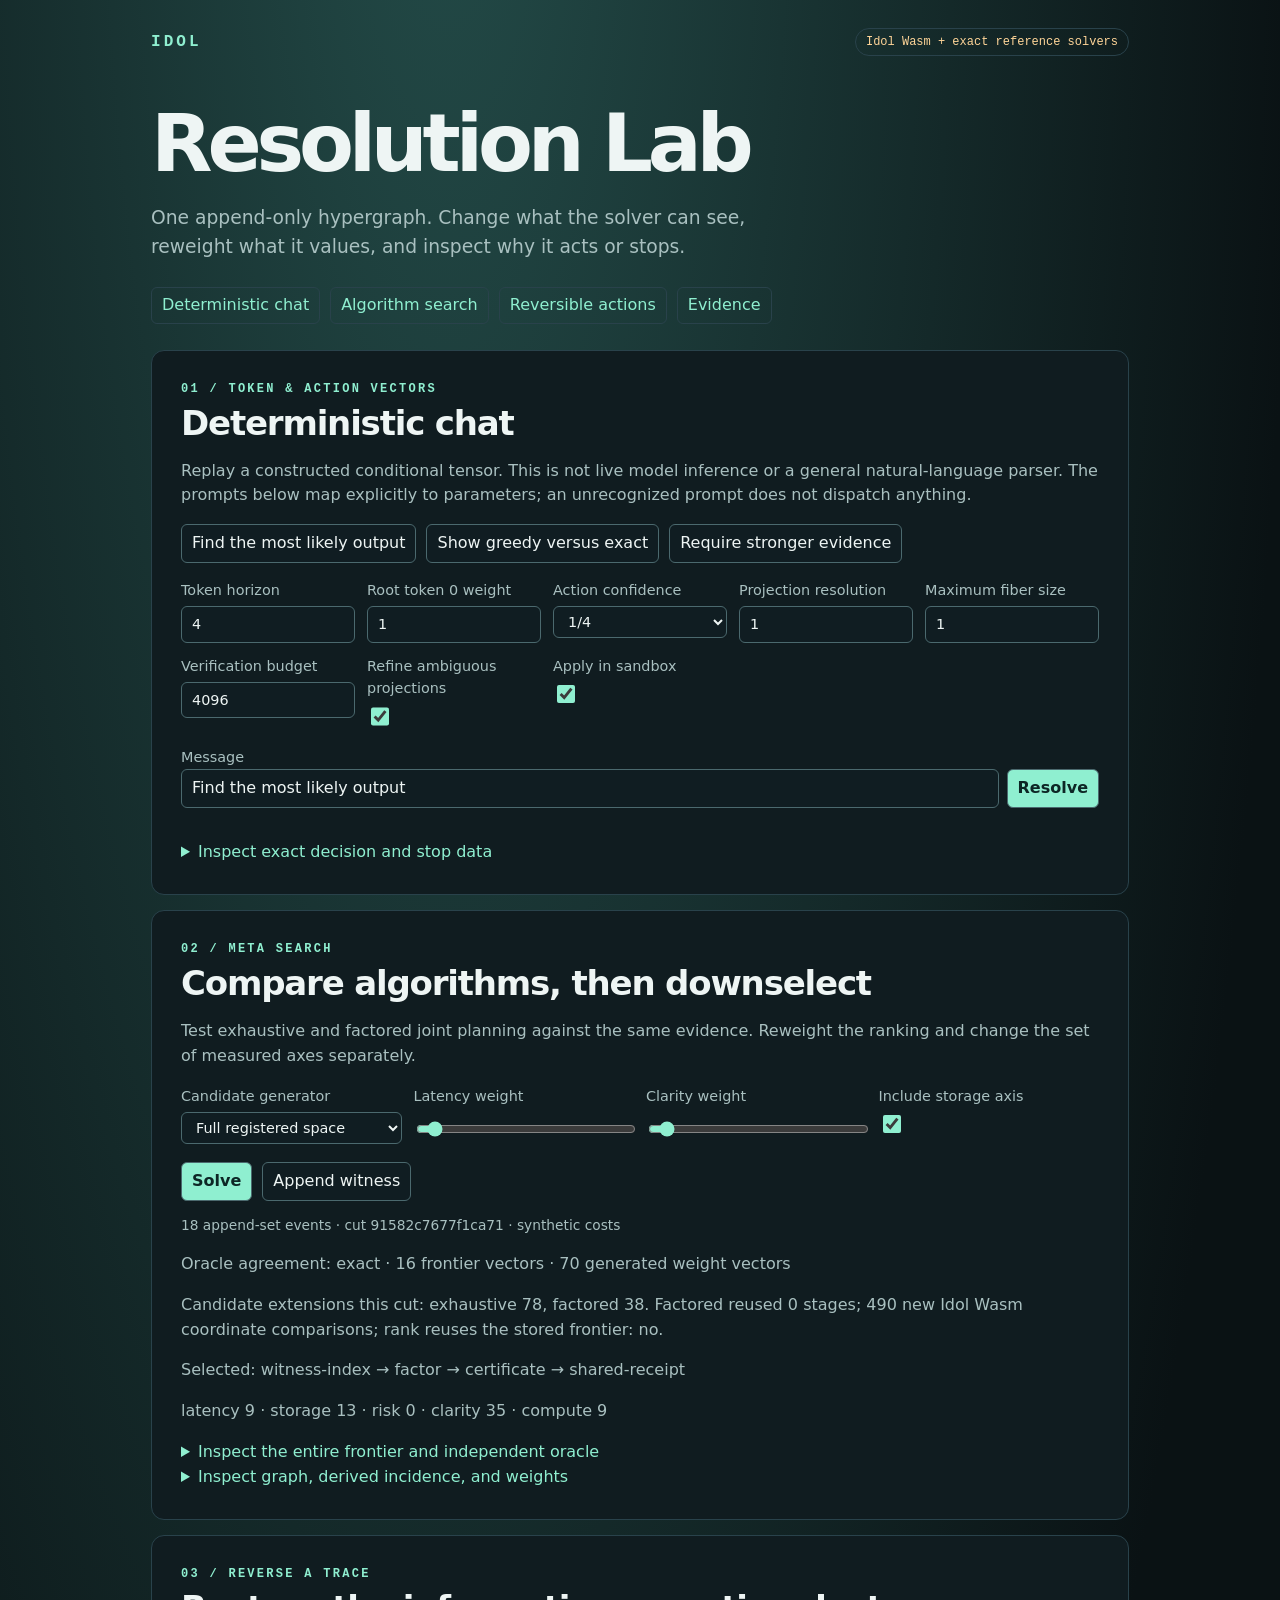
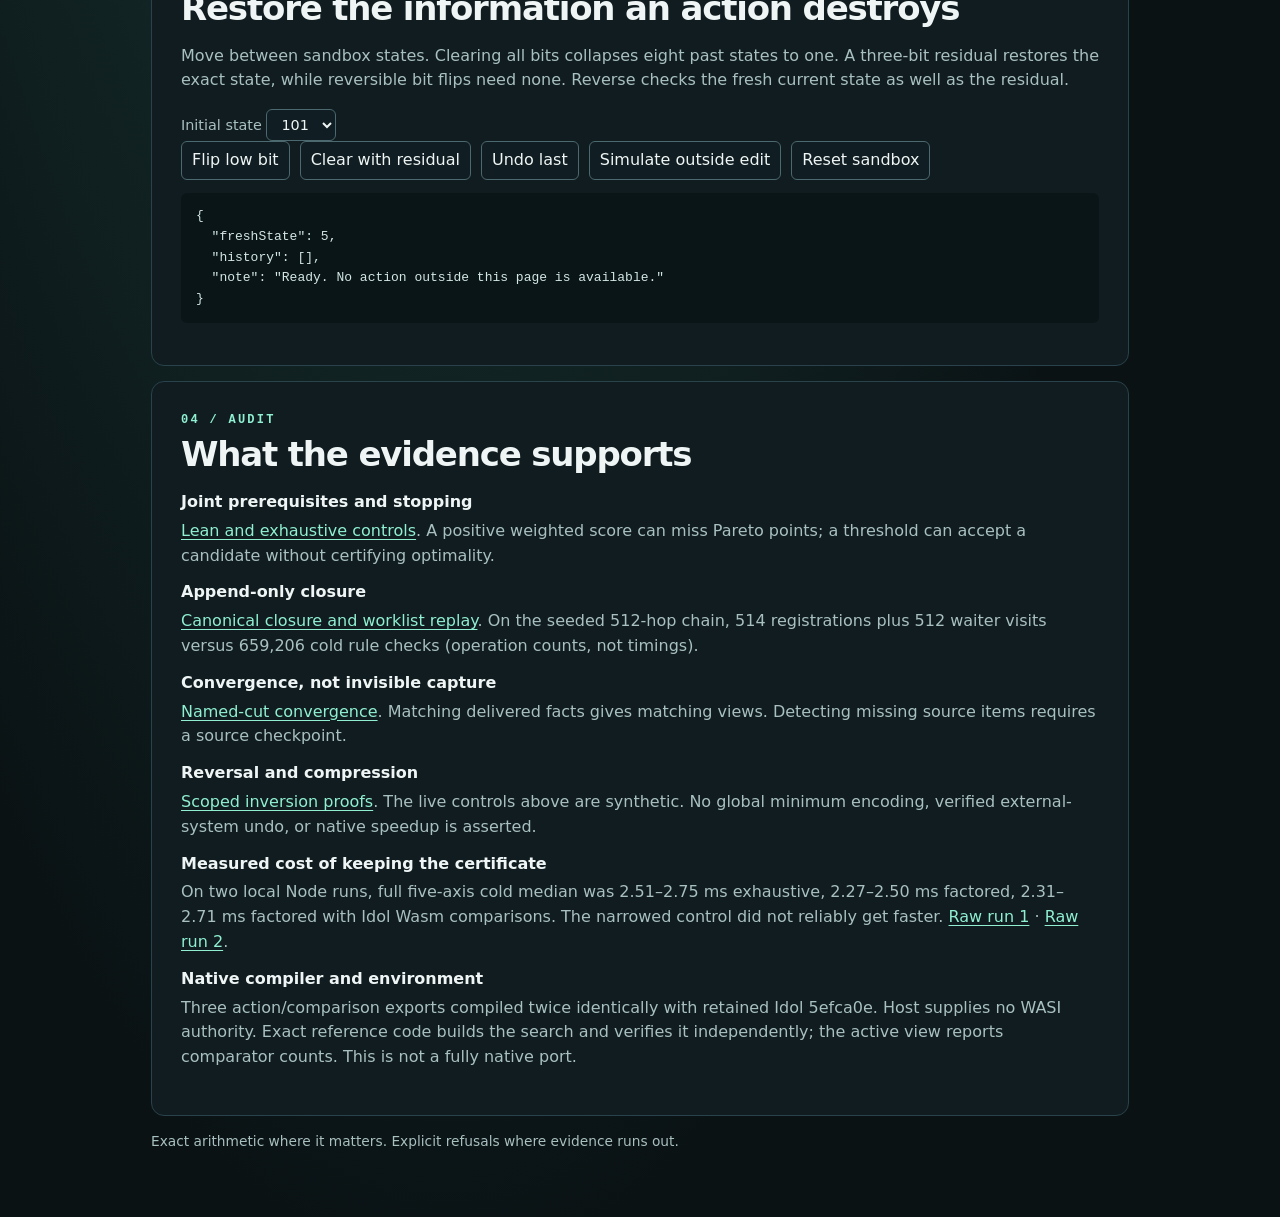
==== examples/resolution-lab/index.html @ d917e7ec "Add reproducible Resolution Lab demos and structural search methodology" ====
<!doctype html>
<html lang="en"><head><meta charset="utf-8"><meta name="viewport" content="width=device-width,initial-scale=1">
<title>Idol | Resolution Lab</title><link rel="stylesheet" href="style.css"></head>
<body><main>
<header><span class="wordmark">IDOL</span><span class="status" id="runtime">Reference preview · native build not admitted</span></header>
<h1>Resolution Lab</h1><p class="deck">One append-only hypergraph. Change what the solver can see, reweight what it values, and inspect why it acts or stops.</p>
<nav aria-label="Exhibits"><a href="#chat">Deterministic chat</a><a href="#search">Algorithm search</a><a href="#undo">Reversible actions</a><a href="#evidence">Evidence</a></nav>
<section id="chat"><div class="kicker">01 / TOKEN &amp; ACTION VECTORS</div><h2>Deterministic chat</h2>
<p>Replay a constructed conditional tensor. This is not live model inference or a general natural-language parser. The prompts below map explicitly to parameters; an unrecognized prompt does not dispatch anything.</p>
<div class="controls"><button data-prompt="Find the most likely output">Find the most likely output</button><button data-prompt="Show greedy versus exact">Show greedy versus exact</button><button data-prompt="Require stronger evidence">Require stronger evidence</button></div>
<div class="grid"><label>Token horizon <input id="horizon" type="number" min="1" max="3" value="2"></label><label>Root token 0 weight <input id="tilt" type="number" min="1" max="12" value="1"></label><label>Action confidence <select id="threshold"><option value="1/4" selected>1/4</option><option value="1/2">1/2</option><option value="3/4">3/4</option><option value="1">1</option></select></label><label>Projection resolution <input id="resolution" type="number" min="0" max="3" value="1"></label><label>Maximum fiber size <input id="obscurity-limit" type="number" min="1" max="64" value="1"></label><label>Verification budget <input id="budget" type="number" min="0" max="4096" value="4096"></label><label><span>Refine ambiguous projections</span><input type="checkbox" id="refine" checked></label><label><span>Apply in sandbox</span><input type="checkbox" id="apply" checked></label></div>
<form id="prompt"><label for="query">Message</label><div class="inputrow"><input id="query" maxlength="120" value="Find the most likely output"><button type="submit">Resolve</button></div></form>
<ol id="transcript" aria-live="polite"></ol><details><summary>Inspect exact decision and stop data</summary><pre id="token-result"></pre></details></section>

<section id="search"><div class="kicker">02 / META SEARCH</div><h2>Compare algorithms, then downselect</h2>
<p>Test exhaustive and factored joint planning against the same evidence. Reweight the ranking and change the set of measured axes separately.</p>
<div class="grid"><label>Candidate generator <select id="profile"><option value="full">Full registered space</option><option value="narrow">Narrowed candidate control</option></select></label><label>Latency weight <input id="latency" type="range" min="1" max="10" value="1"></label><label>Clarity weight <input id="clarity" type="range" min="1" max="10" value="1"></label><label><span>Include storage axis</span><input id="storage" type="checkbox" checked></label></div>
<div class="controls"><button id="rerank">Solve</button><button id="append">Append witness</button></div><p class="muted" id="graph-state"></p><div aria-live="polite" id="search-result"></div>
<details><summary>Inspect graph, derived incidence, and weights</summary><pre id="graph-data"></pre></details>
</section>
<section id="undo"><div class="kicker">03 / REVERSE A TRACE</div><h2>Restore the information an action destroys</h2><p>Move between sandbox states. Clearing all bits collapses eight past states to one. A three-bit residual restores the exact state, while reversible bit flips need none. Reverse checks the fresh current state as well as the residual.</p>
<label>Initial state <select id="seed"></select></label><div class="controls"><button id="flip">Flip low bit</button><button id="clear">Clear with residual</button><button id="undo-one">Undo last</button><button id="change">Simulate outside edit</button><button id="reset">Reset sandbox</button></div><pre id="undo-result" aria-live="polite"></pre></section>
<section id="evidence"><div class="kicker">04 / AUDIT</div><h2>What the evidence supports</h2><dl>
<dt>Joint prerequisites and stopping</dt><dd><a href="https://github.com/clpi/software-redundant-compute-expands/pull/3">Lean and exhaustive controls</a>. A positive weighted score can miss Pareto points; a threshold can accept a candidate without certifying optimality.</dd>
<dt>Append-only closure</dt><dd><a href="https://github.com/clpi/software-redundant-compute-expands/pull/4">Canonical closure and worklist replay</a>. On the seeded 512-hop chain, 514 registrations plus 512 waiter visits versus 659,206 cold rule checks (operation counts, not timings).</dd>
<dt>Convergence, not invisible capture</dt><dd><a href="https://github.com/clpi/software-redundant-compute-expands/pull/5">Named-cut convergence</a>. Matching delivered facts gives matching views. Detecting missing source items requires a source checkpoint.</dd>
<dt>Reversal and compression</dt><dd><a href="https://github.com/clpi/software-is-reversible">Scoped inversion proofs</a>. The live controls above are synthetic. No global minimum encoding, verified external-system undo, or native speedup is asserted.</dd>
<dt>Measured cost of keeping the certificate</dt><dd>On two local Node runs, full five-axis cold median was 2.51–2.75 ms exhaustive, 2.27–2.50 ms factored, 2.31–2.71 ms factored with Idol Wasm comparisons. The narrowed control did not reliably get faster. <a href="benchmark-run1.json">Raw run 1</a> · <a href="benchmark-run2.json">Raw run 2</a>.</dd>
<dt>Native compiler and environment</dt><dd id="native-evidence">This preview runs the reference engine in your browser. Native Idol WASM requires its own build and equivalence receipt. No JavaScript fallback is reported as native.</dd>
</dl></section>
<footer>Exact arithmetic where it matters. Explicit refusals where evidence runs out.</footer>
</main><script type="module" src="app.mjs"></script></body></html>
---- examples/resolution-lab/style.css ----
:root{color-scheme:dark;--bg:#0a1214;--panel:#101c20;--line:#29424b;--txt:#eef5f4;--soft:#a9c0c0;--accent:#8fefd0;--warn:#ffd598;font:16px/1.55 system-ui,sans-serif}
*{box-sizing:border-box} body{margin:0;background:radial-gradient(ellipse at 35% -260px,#234b48 0,var(--bg) 850px);color:var(--txt);min-height:100vh}main{max-width:1030px;margin:auto;padding:28px 26px 65px}header{display:flex;justify-content:space-between;gap:20px;align-items:center}.wordmark,.kicker{color:var(--accent);font:600 12px/1.5 ui-monospace,monospace;letter-spacing:.19em}.wordmark{font-size:16px}.status{font:12px ui-monospace,monospace;color:var(--warn);border:1px solid var(--line);border-radius:20px;padding:6px 10px}h1{font-size:clamp(42px,8vw,80px);line-height:1;margin:48px 0 16px;letter-spacing:-.065em}h2{margin:6px 0 9px;font-size:clamp(25px,5vw,34px);line-height:1.15;letter-spacing:-.035em}p,dd{color:var(--soft)}.deck{max-width:660px;font-size:1.17rem}nav,.controls{display:flex;flex-wrap:wrap;gap:10px}nav{margin:26px 0}a{color:var(--accent);text-underline-offset:3px}nav a{padding:5px 10px;border-radius:6px;border:1px solid var(--line);text-decoration:none}section{border:1px solid var(--line);background:var(--panel);border-radius:13px;padding:clamp(16px,3vw,29px);margin:15px 0;scroll-margin:10px}.grid{display:grid;grid-template-columns:repeat(auto-fit,minmax(165px,1fr));gap:12px;margin:16px 0}.grid label{display:flex;flex-direction:column;gap:5px}label{font-size:.9rem;color:var(--soft)}button,input,select{font:inherit;color:var(--txt);background:#101d22;border:1px solid #4b696e;border-radius:6px;padding:6px 10px}input[type=checkbox]{width:1.15rem;height:1.15rem;accent-color:var(--accent)}input[type=range]{width:100%;accent-color:var(--accent)}button{cursor:pointer}button:hover,nav a:hover{background:#214242}button[type=submit],#rerank{background:var(--accent);color:#0d2625;font-weight:650}button:focus-visible,input:focus-visible,select:focus-visible,a:focus-visible,summary:focus-visible{outline:2px solid var(--accent);outline-offset:3px}.inputrow{display:flex;gap:8px}.inputrow input{min-width:0;flex:1}#transcript{list-style:none;padding:0;max-height:360px;overflow:auto}#transcript li{margin:7px 0;padding:9px 12px;background:#0a1518;border-left:3px solid #5a8482;border-radius:5px}#transcript li.answer{border-color:var(--accent)}summary{cursor:pointer;color:var(--accent)}pre{overflow:auto;white-space:pre-wrap;word-break:break-word;font:13px/1.6 ui-monospace,monospace;color:#d3e7e3;padding:13px 15px;background:#0a1518;border-radius:6px;max-height:400px}dt{font-weight:700;margin-top:12px}dd{margin:4px 0}footer,.muted{color:var(--soft);font-size:.86rem}.error{color:var(--warn)}output{color:var(--accent)}@media(max-width:510px){main{padding:17px}h1{margin-top:32px}}
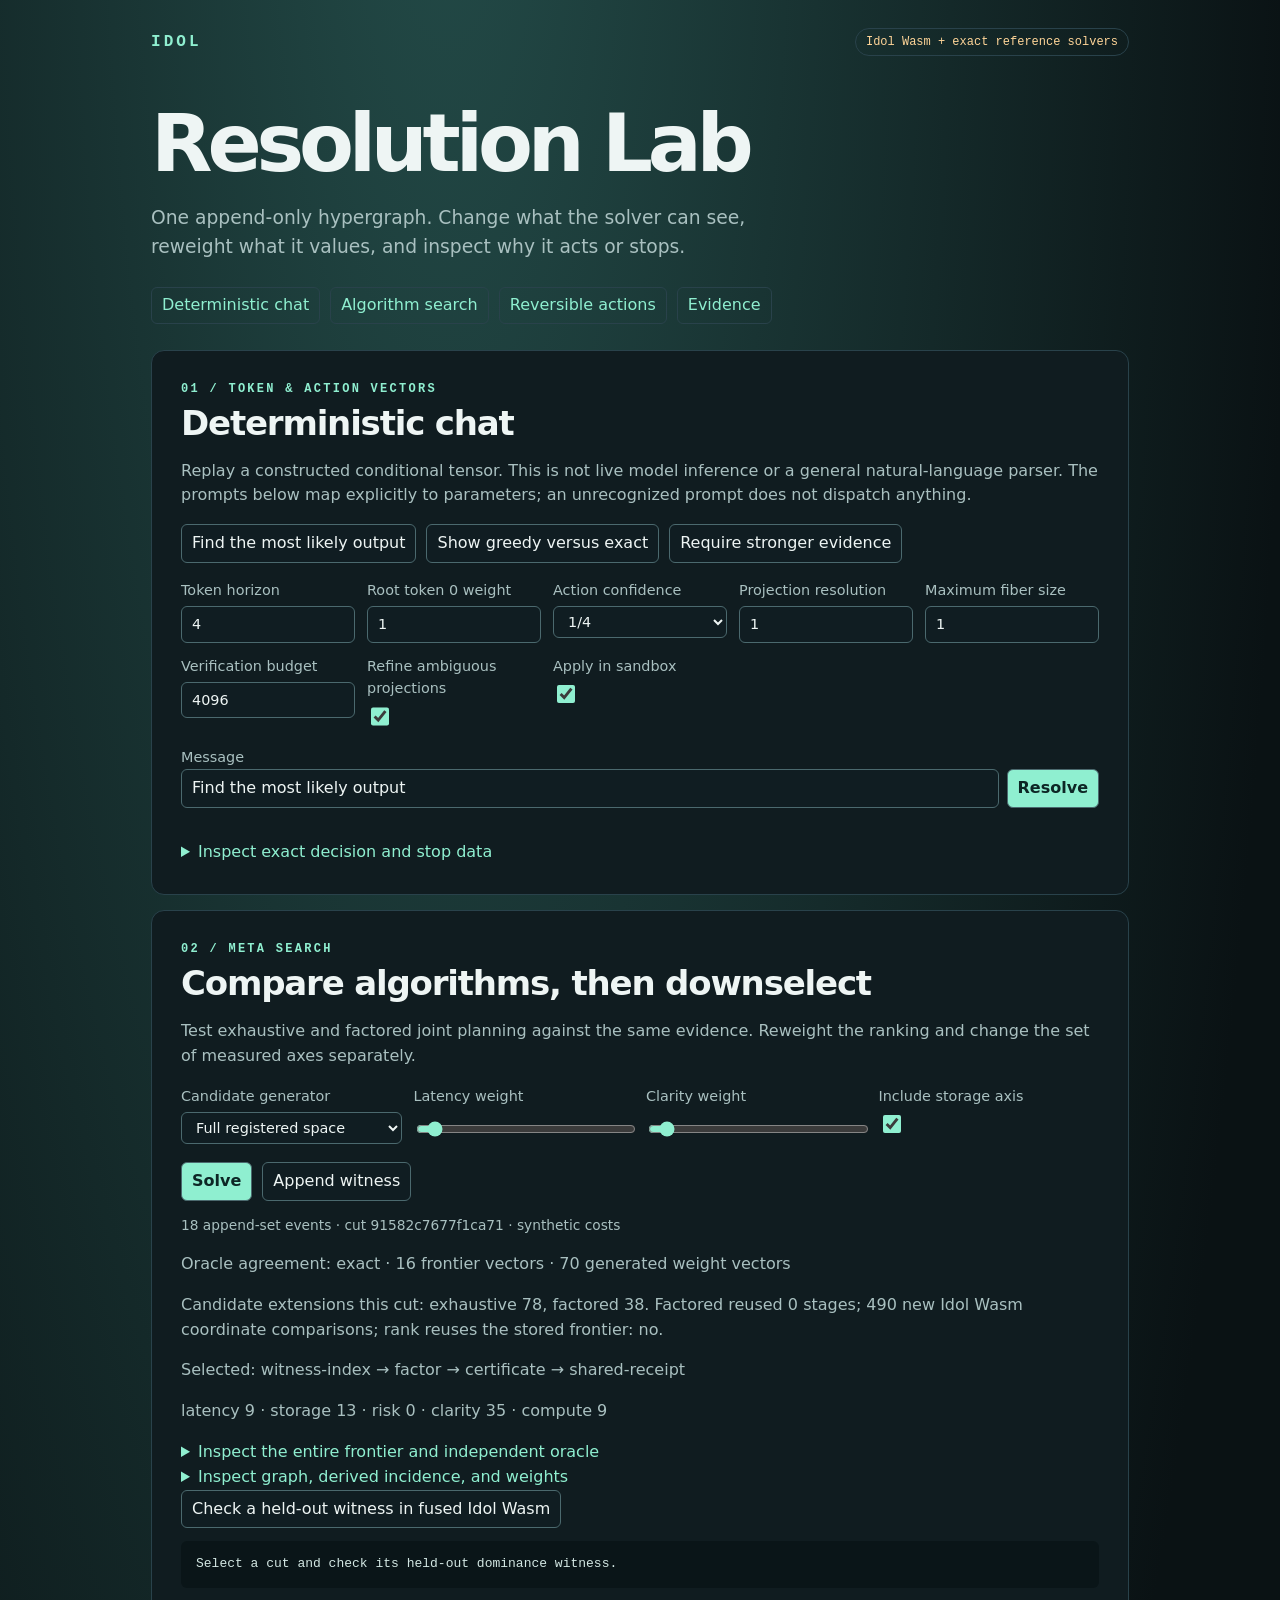
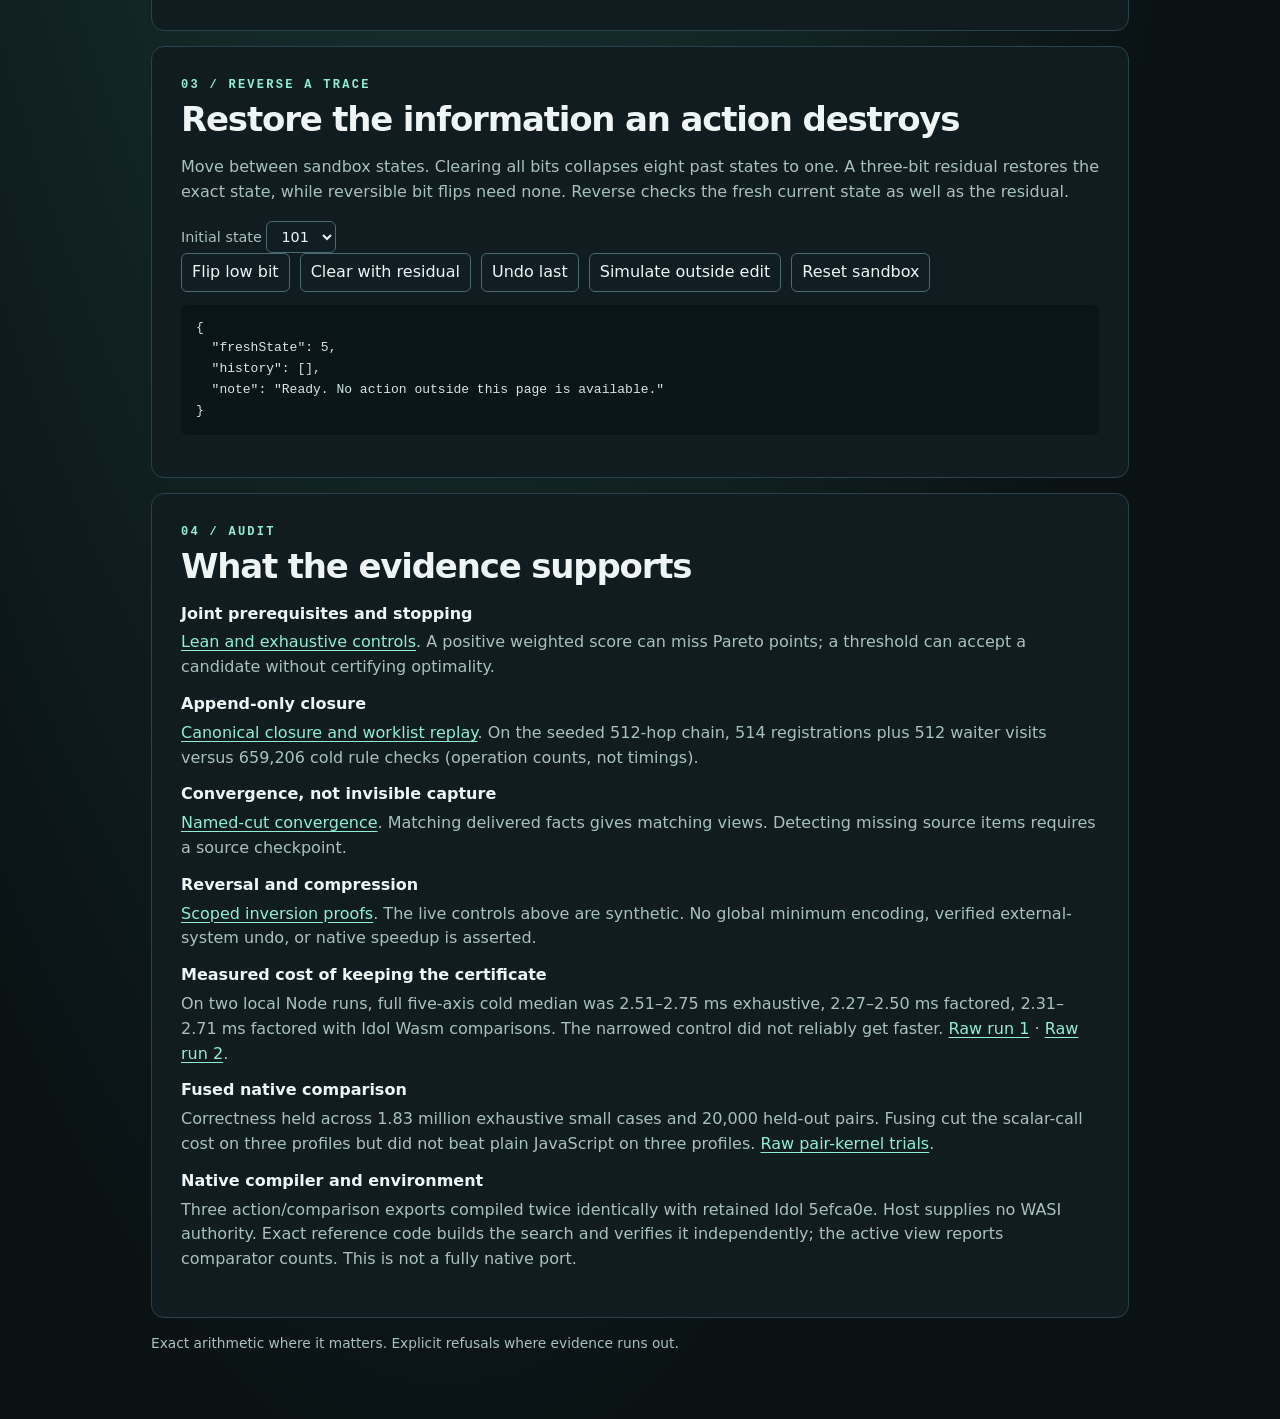
==== commit 957c5955: "Add fused Idol dominance exhibit with losing benchmark controls" ====
--- a/examples/resolution-lab/index.html
+++ b/examples/resolution-lab/index.html
@@ -17,6 +17,7 @@
 <div class="grid"><label>Candidate generator <select id="profile"><option value="full">Full registered space</option><option value="narrow">Narrowed candidate control</option></select></label><label>Latency weight <input id="latency" type="range" min="1" max="10" value="1"></label><label>Clarity weight <input id="clarity" type="range" min="1" max="10" value="1"></label><label><span>Include storage axis</span><input id="storage" type="checkbox" checked></label></div>
 <div class="controls"><button id="rerank">Solve</button><button id="append">Append witness</button></div><p class="muted" id="graph-state"></p><div aria-live="polite" id="search-result"></div>
 <details><summary>Inspect graph, derived incidence, and weights</summary><pre id="graph-data"></pre></details>
+<div class="controls"><button id="fused-check">Check a held-out witness in fused Idol Wasm</button></div><pre id="fused-result" aria-live="polite">Select a cut and check its held-out dominance witness.</pre>
 </section>
 <section id="undo"><div class="kicker">03 / REVERSE A TRACE</div><h2>Restore the information an action destroys</h2><p>Move between sandbox states. Clearing all bits collapses eight past states to one. A three-bit residual restores the exact state, while reversible bit flips need none. Reverse checks the fresh current state as well as the residual.</p>
 <label>Initial state <select id="seed"></select></label><div class="controls"><button id="flip">Flip low bit</button><button id="clear">Clear with residual</button><button id="undo-one">Undo last</button><button id="change">Simulate outside edit</button><button id="reset">Reset sandbox</button></div><pre id="undo-result" aria-live="polite"></pre></section>
@@ -26,6 +27,7 @@
 <dt>Convergence, not invisible capture</dt><dd><a href="https://github.com/clpi/software-redundant-compute-expands/pull/5">Named-cut convergence</a>. Matching delivered facts gives matching views. Detecting missing source items requires a source checkpoint.</dd>
 <dt>Reversal and compression</dt><dd><a href="https://github.com/clpi/software-is-reversible">Scoped inversion proofs</a>. The live controls above are synthetic. No global minimum encoding, verified external-system undo, or native speedup is asserted.</dd>
 <dt>Measured cost of keeping the certificate</dt><dd>On two local Node runs, full five-axis cold median was 2.51–2.75 ms exhaustive, 2.27–2.50 ms factored, 2.31–2.71 ms factored with Idol Wasm comparisons. The narrowed control did not reliably get faster. <a href="benchmark-run1.json">Raw run 1</a> · <a href="benchmark-run2.json">Raw run 2</a>.</dd>
+<dt>Fused native comparison</dt><dd>Correctness held across 1.83 million exhaustive small cases and 20,000 held-out pairs. Fusing cut the scalar-call cost on three profiles but did not beat plain JavaScript on three profiles. <a href="fused/benchmark.json">Raw pair-kernel trials</a>.</dd>
 <dt>Native compiler and environment</dt><dd id="native-evidence">This preview runs the reference engine in your browser. Native Idol WASM requires its own build and equivalence receipt. No JavaScript fallback is reported as native.</dd>
 </dl></section>
 <footer>Exact arithmetic where it matters. Explicit refusals where evidence runs out.</footer>
